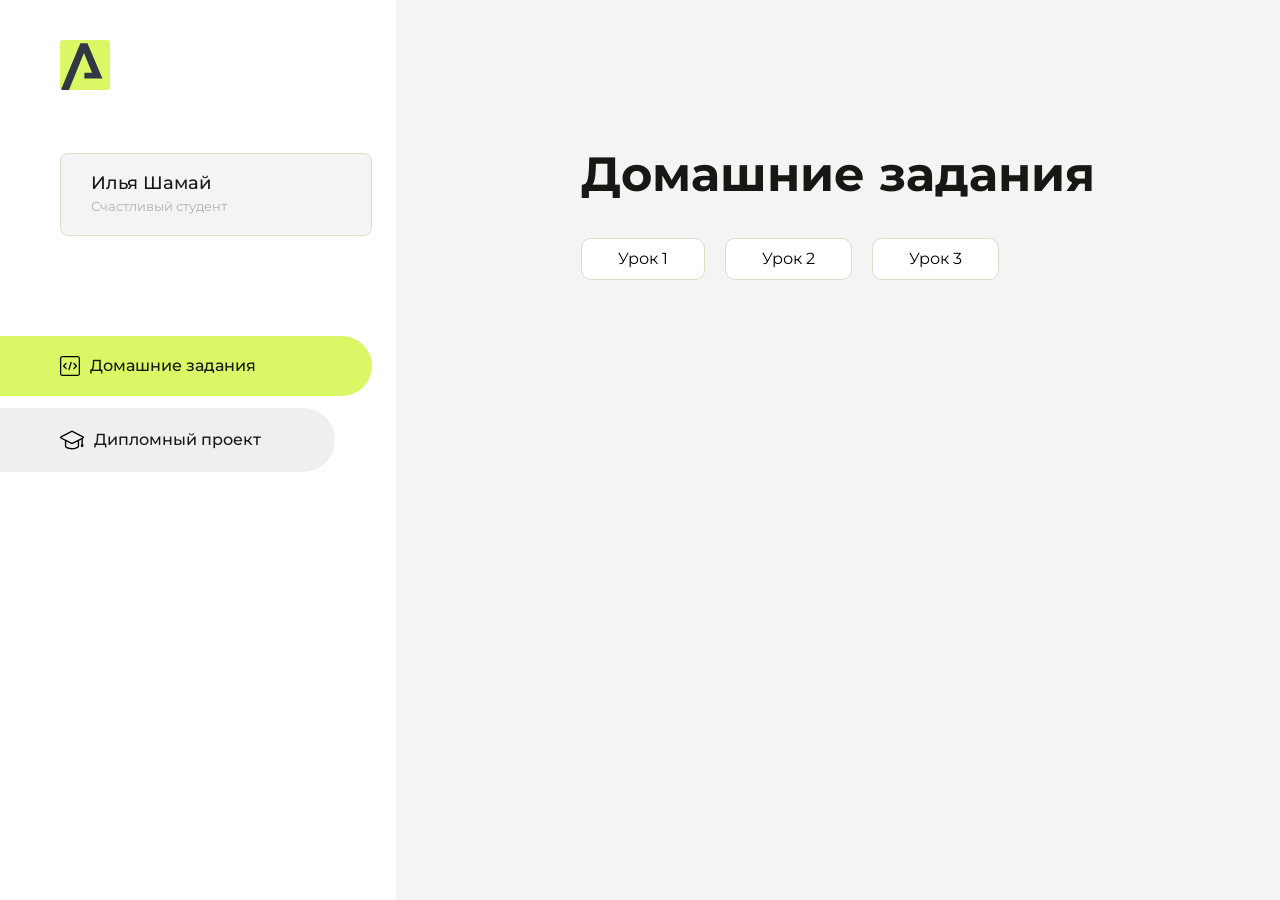
==== index.html @ 2a4b4427 "Update index.html" ====
<!DOCTYPE html>
<html lang="en">
<head>
    <meta charset="UTF-8">
    <meta name="viewport" content="width=device-width, initial-scale=1.0">
    <title>Домашняя работа</title>
    <link rel="shortcut icon" href="src/logo.ico" type="image/x-icon">
    <link rel="preconnect" href="https://fonts.googleapis.com">
    <link rel="preconnect" href="https://fonts.gstatic.com" crossorigin>
    <link href="https://fonts.googleapis.com/css2?family=Montserrat:wght@400;500;700&family=Rubik:wght@500&display=swap"
          rel="stylesheet">
    <link rel="stylesheet" href="src/style.css">
</head>
<body id="body">
<div class="overlay" id="overlay"></div>
<div class="layout">
    <div class="burger" id="burger">
        <svg viewBox="0 0 24 24" fill="none" xmlns="http://www.w3.org/2000/svg">
            <g id="SVGRepo_bgCarrier" stroke-width="0"></g>
            <g id="SVGRepo_tracerCarrier" stroke-linecap="round" stroke-linejoin="round"></g>
            <g id="SVGRepo_iconCarrier">
                <path d="M4 18L20 18" stroke="#DAF765" stroke-width="2" stroke-linecap="round"></path>
                <path d="M4 12L20 12" stroke="#DAF765" stroke-width="2" stroke-linecap="round"></path>
                <path d="M4 6L20 6" stroke="#DAF765" stroke-width="2" stroke-linecap="round"></path>
            </g>
        </svg>
    </div>
    <aside class="sidebar" id="sidebar">
        <div class="sidebar__inner">
            <div class="logo">
                <svg width="50" height="50" viewBox="0 0 50 50" fill="none" xmlns="http://www.w3.org/2000/svg">
                    <g clip-path="url(#clip0_513_74730)">
                        <path d="M46.17 -0.257004H3.83C1.57281 -0.257004 -0.257 1.57281 -0.257 3.83V46.17C-0.257 48.4272 1.57281 50.257 3.83 50.257H46.17C48.4272 50.257 50.257 48.4272 50.257 46.17V3.83C50.257 1.57281 48.4272 -0.257004 46.17 -0.257004Z"
                              fill="#DAF765"/>
                        <path d="M24.375 38.4H42.461L27.441 3.1585H20.4355C20.4355 3.1585 6.7895 35.881 1.1945 49.294C2.015 50.0275 3.0945 50.257 3.6945 50.257H8.8445L23.954 13.07L32.0465 32.8285H24.375V38.4Z"
                              fill="#323843"/>
                    </g>
                    <defs>
                        <clipPath id="clip0_513_74730">
                            <rect width="50" height="50" fill="white"/>
                        </clipPath>
                    </defs>
                </svg>
            </div>
            <div class="sidebar__user">
                <div class="sidebar__name">Илья Шамай</div>
                <div class="sidebar__text">Счастливый студент</div>
            </div>
            <div class="sidebar__tabs">
                <div class="sidebar__item">
                    <button class="sidebar__button active" id="tasks">
                        <svg xmlns="http://www.w3.org/2000/svg" width="20" height="20" viewBox="0 0 20 20" fill="none">
                            <g clip-path="url(#clip0_704_74543)">
                                <path d="M17.7083 20H2.29167C1.0275 20 0 18.9725 0 17.7083V2.29167C0 1.0275 1.0275 0 2.29167 0H17.7083C18.9725 0 20 1.0275 20 2.29167V17.7083C20 18.9725 18.9725 20 17.7083 20ZM2.29167 1.25C1.7175 1.25 1.25 1.7175 1.25 2.29167V17.7083C1.25 18.2825 1.7175 18.75 2.29167 18.75H17.7083C18.2825 18.75 18.75 18.2825 18.75 17.7083V2.29167C18.75 1.7175 18.2825 1.25 17.7083 1.25H2.29167Z"
                                      fill="black"/>
                                <path d="M6.04167 13.125C5.88167 13.125 5.72167 13.0642 5.6 12.9417L3.1 10.4417C2.85583 10.1975 2.85583 9.80167 3.1 9.5575L5.6 7.0575C5.84417 6.81333 6.24 6.81333 6.48417 7.0575C6.72833 7.30167 6.72833 7.6975 6.48417 7.94167L4.42583 10L6.48417 12.0583C6.72833 12.3025 6.72833 12.6983 6.48417 12.9425C6.36167 13.0642 6.20167 13.125 6.04167 13.125Z"
                                      fill="black"/>
                                <path d="M8.95833 14.1667C8.9 14.1667 8.84 14.1583 8.78167 14.1417C8.45083 14.0442 8.26083 13.6967 8.35833 13.3658L10.4417 6.28251C10.5392 5.95084 10.8892 5.76417 11.2175 5.85917C11.5483 5.95667 11.7383 6.30417 11.6408 6.63501L9.5575 13.7183C9.47833 13.9908 9.22833 14.1667 8.95833 14.1667Z"
                                      fill="black"/>
                                <path d="M13.9583 13.125C13.7983 13.125 13.6383 13.0642 13.5167 12.9417C13.2725 12.6975 13.2725 12.3017 13.5167 12.0575L15.575 9.99916L13.5167 7.94083C13.2725 7.69666 13.2725 7.30083 13.5167 7.05666C13.7608 6.81249 14.1567 6.81249 14.4008 7.05666L16.9008 9.55666C17.145 9.80083 17.145 10.1967 16.9008 10.4408L14.4008 12.9408C14.2783 13.0642 14.1183 13.125 13.9583 13.125Z"
                                      fill="black"/>
                            </g>
                            <defs>
                                <clipPath id="clip0_704_74543">
                                    <rect width="20" height="20" fill="white"/>
                                </clipPath>
                            </defs>
                        </svg>
                        <span>Домашние задания</span></button>
                </div>
                <div class="sidebar__item">
                    <button class="sidebar__button" id="diplom">
                        <svg xmlns="http://www.w3.org/2000/svg" width="24" height="24" viewBox="0 0 24 24" fill="none">
                            <g clip-path="url(#clip0_704_74553)">
                                <path d="M23.2628 10.5971C23.7176 10.365 24 9.90375 24 9.39337C24 8.883 23.7176 8.42175 23.2628 8.18962L12.6135 2.75362C12.2291 2.55824 11.7705 2.55787 11.3854 2.75399L0.736875 8.19C0.282375 8.42175 0 8.883 0 9.39337C0 9.90375 0.282375 10.365 0.736875 10.5971L4.89038 12.7177V18.2074C4.89038 19.8154 8.412 21.393 12 21.393C15.5884 21.393 19.1096 19.815 19.1096 18.2074V12.7174L21.4609 11.517V15.8017L20.901 17.2305C20.7409 17.6389 20.7934 18.0994 21.0405 18.4616C21.2876 18.8246 21.6979 19.041 22.1366 19.041C22.5754 19.041 22.9852 18.8246 23.2324 18.462C23.4795 18.099 23.532 17.6385 23.3719 17.2301L22.8124 15.8021V10.827L23.2628 10.5971ZM17.7623 18.1721C17.6198 18.6375 15.3491 20.0419 12 20.0419C8.65088 20.0419 6.38025 18.6375 6.2415 18.2074V12.3037L6.23887 12.3019C6.23812 12.057 6.1065 11.8207 5.87325 11.7019L1.3515 9.39337L12 3.95737L22.6489 9.39337L12 14.8294L5.87325 11.7019C5.54063 11.5331 4.6695 11.6674 4.5 12C4.33012 12.3322 4.55813 12.5479 4.89038 12.7177L11.3857 16.0331C11.5781 16.1314 11.7889 16.1805 12 16.1805C12.2107 16.1805 12.4222 16.1314 12.6146 16.0331L17.7593 13.407L17.7623 18.1721Z"
                                      fill="black"/>
                            </g>
                            <defs>
                                <clipPath id="clip0_704_74553">
                                    <rect width="24" height="24" fill="white"/>
                                </clipPath>
                            </defs>
                        </svg>
                        <span>Дипломный проект</span></button>
                </div>
            </div>
        </div>

    </aside>
    <div class="content">
        <div class="container">
            <div class="content__block" id="tasksBlock">
                <div class="content__title">Домашние задания</div>
                <ul class="content__list">
                    <li class="content__list-item">
                        <a href="Arocen/index.html">Урок 1</a>
                    </li>
                     <li class="content__list-item">
                        <a href="Domashka2/index.html">Урок 2</a>
                    </li>
                    <li class="content__list-item">
                        <a href="#">Урок 3</a>
                    </li>
                </ul>
            </div>
            <div class="content__block hidden" id="diplomBlock">
                <div class="content__title">Дипломный проект</div>
                <div class="content__list-diplom">
                    <a href="ПАПКА-С-НОМЕРОМ-УРОКА">Ссылка на ДЗ</a>
                </div>
                <div class="content__decor">
                    <div class="content__decor-text">Давай проверим, чему ты научился!</div>
                    <div class="content__decor-img">
                        <img src="src/decor.png" alt="decor">
                    </div>
                </div>
            </div>
        </div>
    </div>
</div>
<script src="src/index.js"></script>
</body>
</html>
---- src/style.css ----
*{padding: 0;margin: 0;border: 0;}
*,*:before,*:after{-webkit-box-sizing: border-box;box-sizing: border-box;}
:focus,:active{outline: none;}
a:focus,a:active{outline: none;}
nav,footer,header,aside{display: block;}
html,body{
    height:100%;width:100%;
    font-size:100%;line-height:1;-ms-text-size-adjust:100%;-moz-text-size-adjust:100%;-webkit-text-size-adjust:100%;}
input,button,textarea{font-family:inherit;}
input::-ms-clear{display: none;}
button{cursor: pointer;}
button::-moz-focus-inner{padding:0;border:0;}
a,a:visited{text-decoration: none;}
a:hover{text-decoration: none;}
ul li{list-style: none;}
img{vertical-align: top;}
h1,h2,h3,h4,h5,h6{font-size:inherit;font-weight: inherit;}
a{color:inherit;}



body {
    font-family: "Montserrat",SansSerif;
    color: black;
}

body.overflow {
    overflow: hidden;
}



.layout {
    display: -webkit-box;
    display: -ms-flexbox;
    display: flex;
    min-height: 100vh;
}

.sidebar {
    padding: 40px 24px 40px 0;
    -ms-flex-negative: 0;
    flex-shrink: 0;
    background-color: white;
}



.content {
    -webkit-box-flex: 1;
    -ms-flex-positive: 1;
    flex-grow: 1;
    background-color: #F4F4F4;
}

.container {
    display: -webkit-box;
    display: -ms-flexbox;
    display: flex;
    -webkit-box-orient: vertical;
    -webkit-box-direction: normal;
    -ms-flex-direction: column;
    flex-direction: column;
    -webkit-box-pack: center;
    -ms-flex-pack: center;
    justify-content: center;
    -webkit-box-align: center;
    -ms-flex-align: center;
    align-items: center;
    padding: 150px 60px 80px 60px;
}


.logo {
    margin-left: 60px;
    margin-bottom: 60px;
}

.sidebar__user {
    background-color: #F4F4F4;
    padding: 20px 30px;
    margin-left: 60px;
    margin-bottom: 100px;
    border-radius: 8px;
    border: 1px solid #DADEC9;
}

.sidebar__name {
    color:#161814;
    font-size: 18px;
    font-weight: 500;
    margin-bottom: 6px;
}

.sidebar__text {
    color: #AFB1A7;
    font-size: 13px;
    font-weight: 400;
    line-height: 130%; /* 16.9px */
}

.sidebar__item {
    width: 372px;
}

.sidebar__button {
    display: -webkit-box;
    display: -ms-flexbox;
    display: flex;
    -webkit-box-align: center;
    -ms-flex-align: center;
    align-items: center;
    gap: 10px;
    padding: 20px 60px;
    margin-bottom: 12px;
    border-radius: 0px 100px 100px 0px;
    -webkit-transition: all .5s;
    -o-transition: all .5s;
    transition: all .5s;
    cursor: pointer;
    width: 90%;
    color:#161814;
    font-size: 16px;
    font-weight: 500;
}

.sidebar__button.active , .sidebar__button:hover {
    width: 100%;
    background-color: #DAF765;
}


.content__title {
    color: #161814;
    font-size: 48px;
    font-weight: 700;
    margin-bottom: 40px;
}

.content__list {
    display: -webkit-box;
    display: -ms-flexbox;
    display: flex;
    -webkit-box-align: center;
    -ms-flex-align: center;
    align-items: center;
    -ms-flex-wrap: wrap;
    flex-wrap: wrap;
    gap: 20px;
}



.content__list-item  {
    cursor: pointer;
    padding: 12px 18px;
    background-color: #fff;
    border-radius: 10px;
    border: 1px solid #DADEC9;
    -webkit-transition: all .3s;
    -o-transition: all .3s;
    transition: all .3s;
}

.content__list-item:hover,.content__list-diplom:hover {
    background-color: #AFB1A7;
}

li a {
    padding: 12px 18px;

}


.content__list-diplom {
    -webkit-transition: all .3s;
    -o-transition: all .3s;
    transition: all .3s;
    display: inline-block;
    padding: 12px 18px;
    background-color: #fff;
    border-radius: 10px;
    border: 1px solid #DADEC9;
}

.content__decor {
    display: -webkit-box;
    display: -ms-flexbox;
    display: flex;
    -webkit-box-align: center;
    -ms-flex-align: center;
    align-items: center;
}

.content__decor-text {
    color:#BEDD44;
    font-size: 36px;
    font-weight: 700;
    line-height: 110%; /* 39.6px */
}

.content__block {
    max-width: 1200px;
}

.content__block.hidden {
    display: none;
}

.content__decor-img img{
    width: 100%;
}

.burger {
    display: none;
    padding: 5px;
    position: fixed;
    top: 3%;
    right: 7%;
    width: 40px;
    height: 40px;
    background-color: #161814;
    border-radius: 50%;
    z-index: 10;
    border: 1px solid #DAF765;
}

@media (max-width: 768px) {
    .burger {
        display: block;
    }

    .sidebar {
        -webkit-transition: all .3s;
        -o-transition: all .3s;
        transition: all .3s;
        -webkit-transform: translateX(-100%);
        -ms-transform: translateX(-100%);
        transform: translateX(-100%);
        position: fixed;
        top: 0;
        left: 0;
        bottom: 0;
        z-index: 5;
    }

    .sidebar.show {
        -webkit-transform: translateX(0%);
        -ms-transform: translateX(0%);
        transform: translateX(0%);
    }

    .overlay {
        opacity: 0;
        pointer-events: none;
        -webkit-transition: all .3s;
        -o-transition: all .3s;
        transition: all .3s;
        position: absolute;
        top: 0;
        right: 0;
        left: 0;
        bottom: 0;
        z-index: 3;
        background-color: #000000e0;
    }

    .overlay.show {
        opacity: 1;
        pointer-events: all;
    }

    .container {
        padding: 40px 20px;
        min-height: 100%;
    }

    .content__decor {
        margin-top: 20px;
        -webkit-box-orient: vertical;
        -webkit-box-direction: normal;
        -ms-flex-direction: column;
        flex-direction: column;
    }
}

@media (max-width: 400px) {
    .sidebar__user {
        margin-left: 0;
    }
}
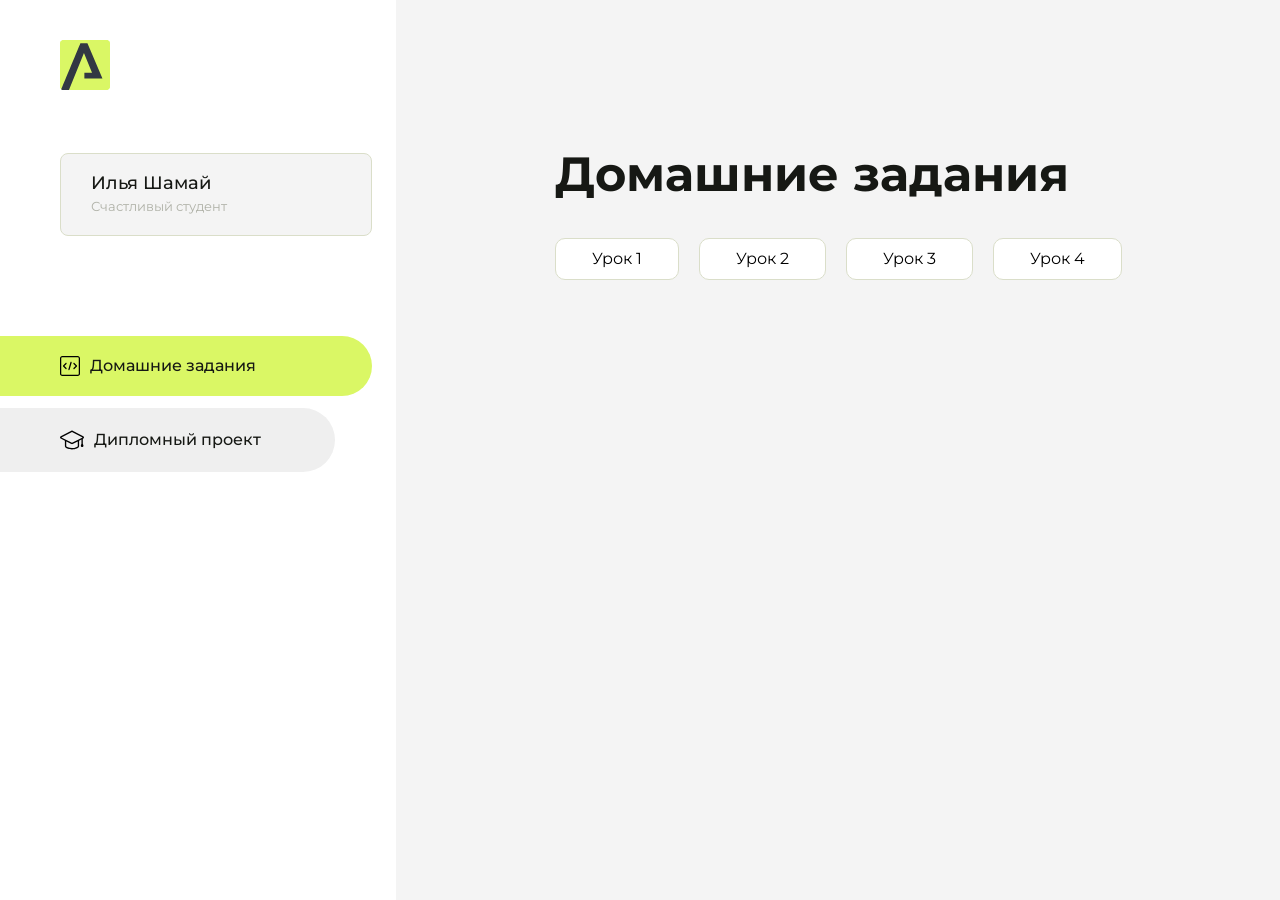
==== commit 9b60f1e2: "Update index.html" ====
--- a/index.html
+++ b/index.html
@@ -99,7 +99,10 @@
                         <a href="Domashka2/index.html">Урок 2</a>
                     </li>
                     <li class="content__list-item">
-                        <a href="#">Урок 3</a>
+                        <a href="Domashka3/index.html">Урок 3</a>
+                        <li class="content__list-item">
+                        <a href="#">Урок 4</a>
+                        
                     </li>
                 </ul>
             </div>
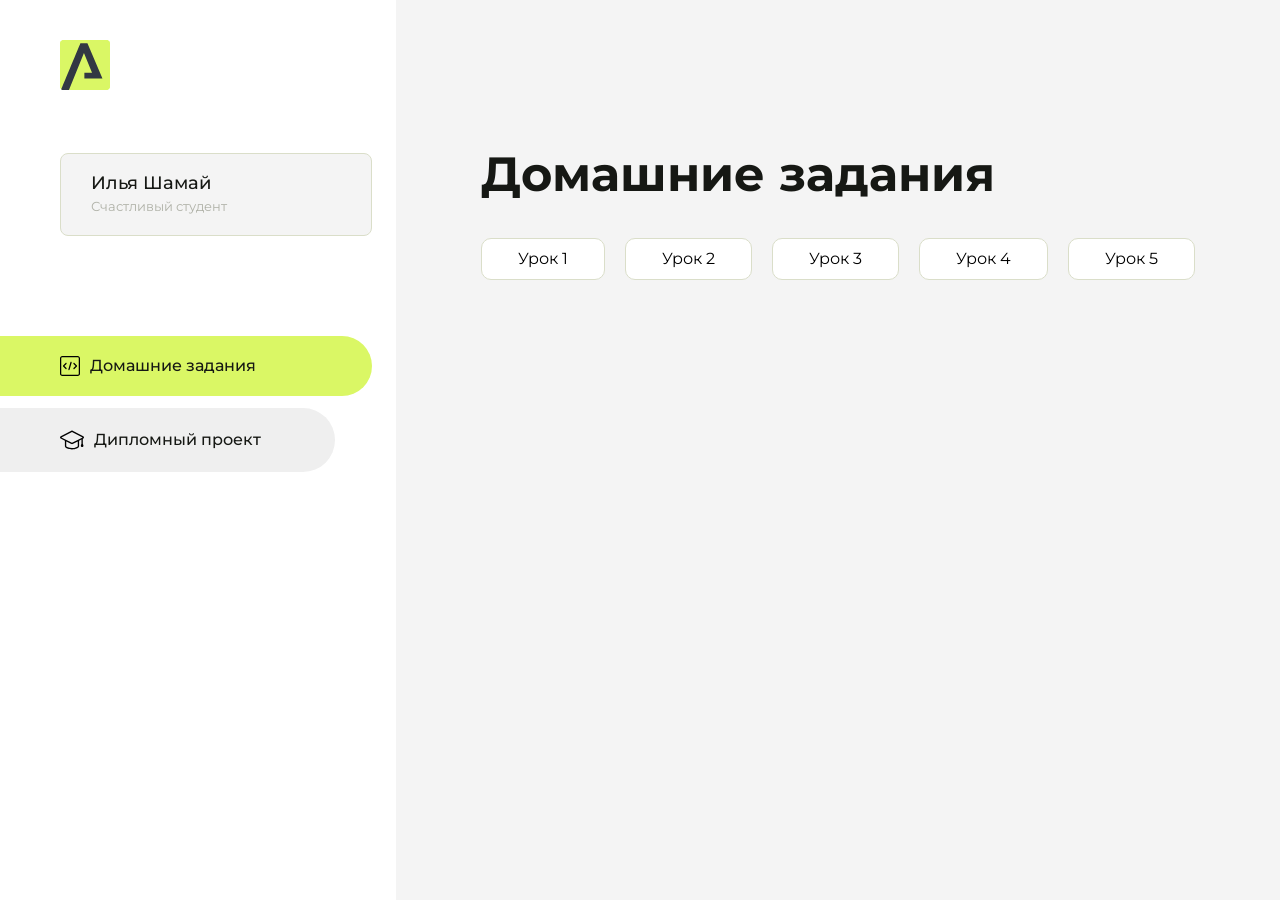
==== commit a8ff82a6: "Update index.html" ====
--- a/index.html
+++ b/index.html
@@ -101,8 +101,10 @@
                     <li class="content__list-item">
                         <a href="Domashka3/index.html">Урок 3</a>
                         <li class="content__list-item">
-                        <a href="#">Урок 4</a>
-                        
+                        <a href="Domashka4/index.html">Урок 4</a>
+                        </li>
+                    <li class="content__list-item">
+                        <a href="#">Урок 5</a>
                     </li>
                 </ul>
             </div>
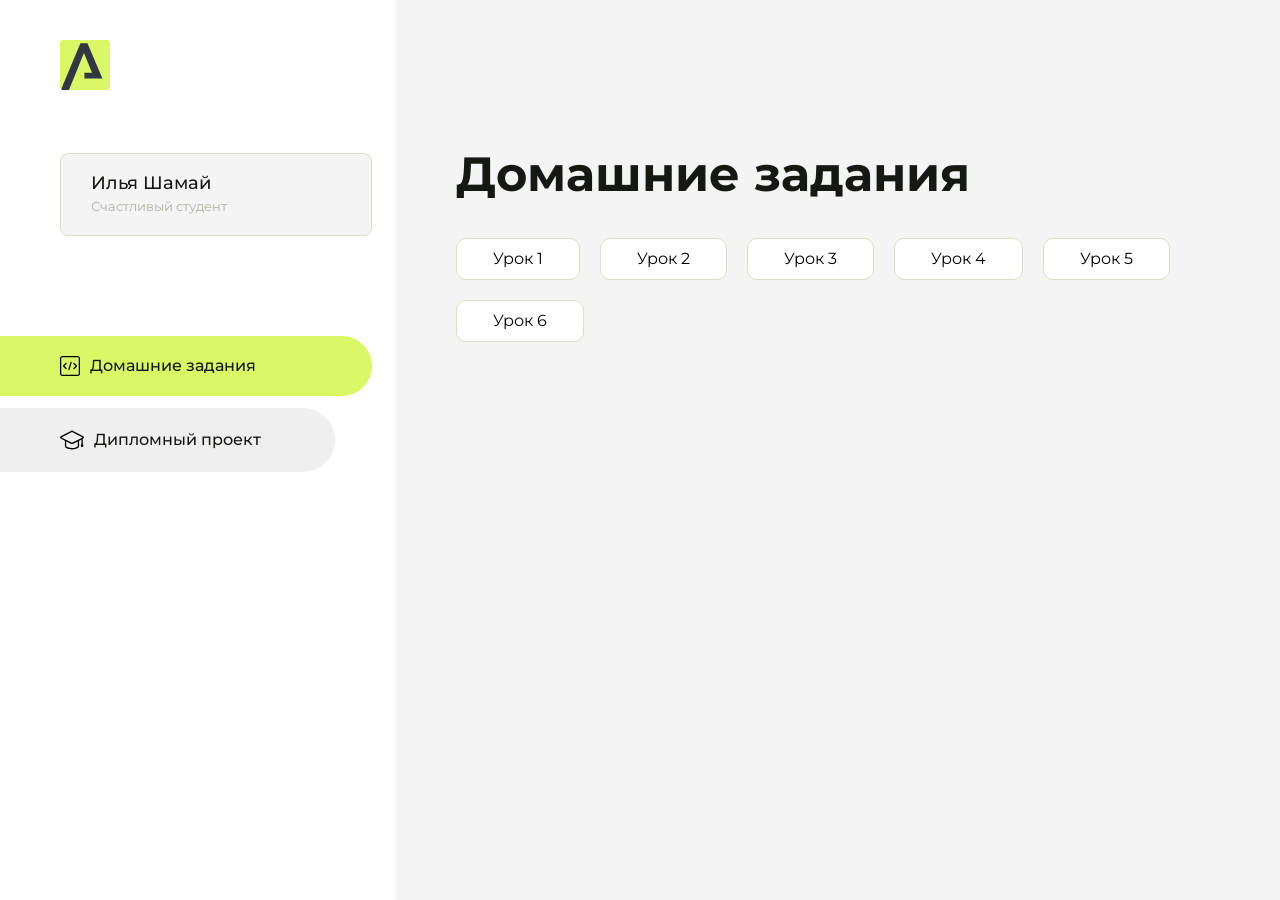
==== commit be5de59a: "Update index.html" ====
--- a/index.html
+++ b/index.html
@@ -104,7 +104,10 @@
                         <a href="Domashka4/index.html">Урок 4</a>
                         </li>
                     <li class="content__list-item">
-                        <a href="#">Урок 5</a>
+                        <a href="fit-studio/article.html">Урок 5</a>
+                    </li>
+                    <li class="content__list-item">
+                        <a href="#">Урок 6</a>
                     </li>
                 </ul>
             </div>
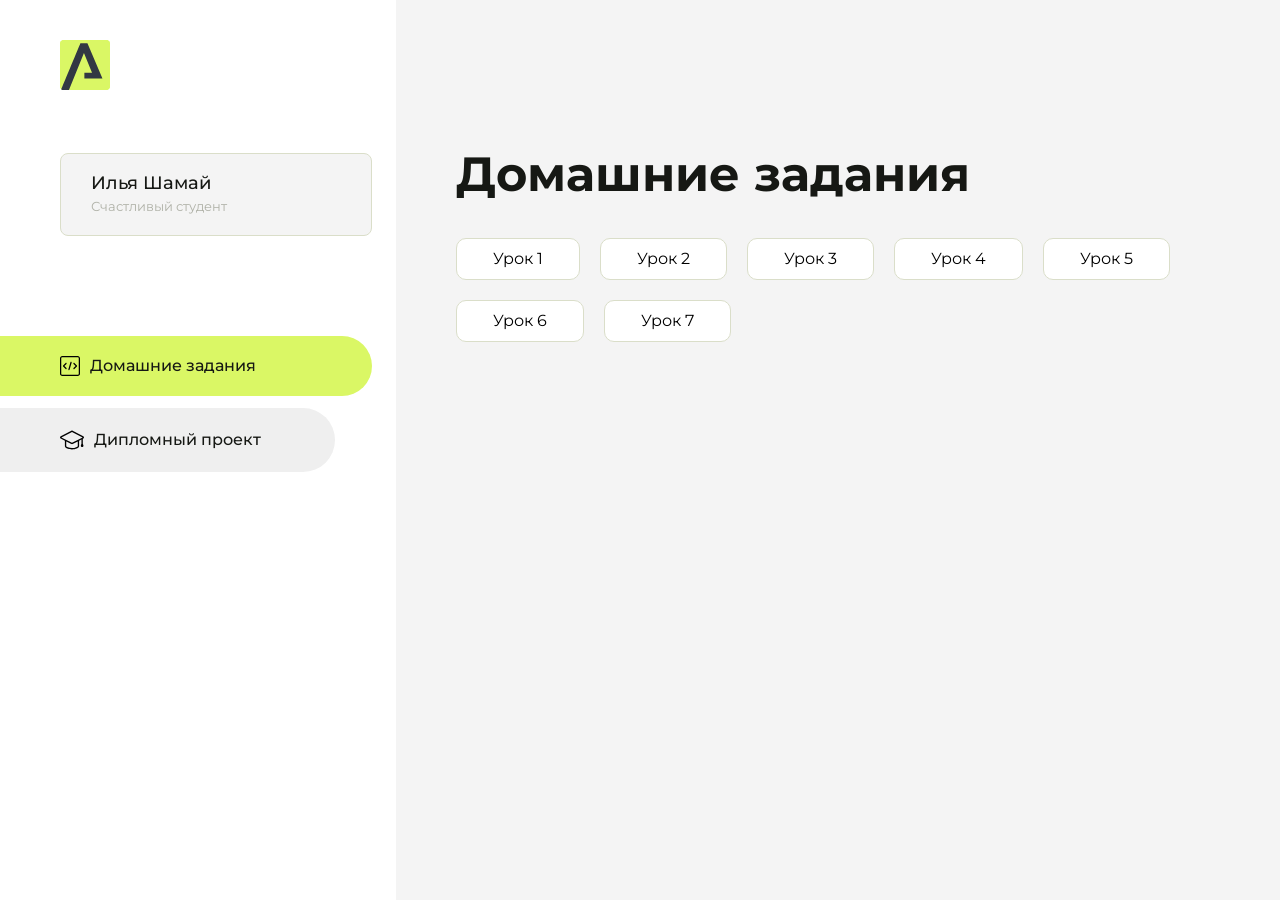
==== commit 8ca7a21b: "Update index.html" ====
--- a/index.html
+++ b/index.html
@@ -107,7 +107,10 @@
                         <a href="fit-studio/article.html">Урок 5</a>
                     </li>
                     <li class="content__list-item">
-                        <a href="#">Урок 6</a>
+                        <a href="Domashka6/index.html">Урок 6</a>
+                    </li>
+                     <li class="content__list-item">
+                        <a href="#">Урок 7</a>
                     </li>
                 </ul>
             </div>
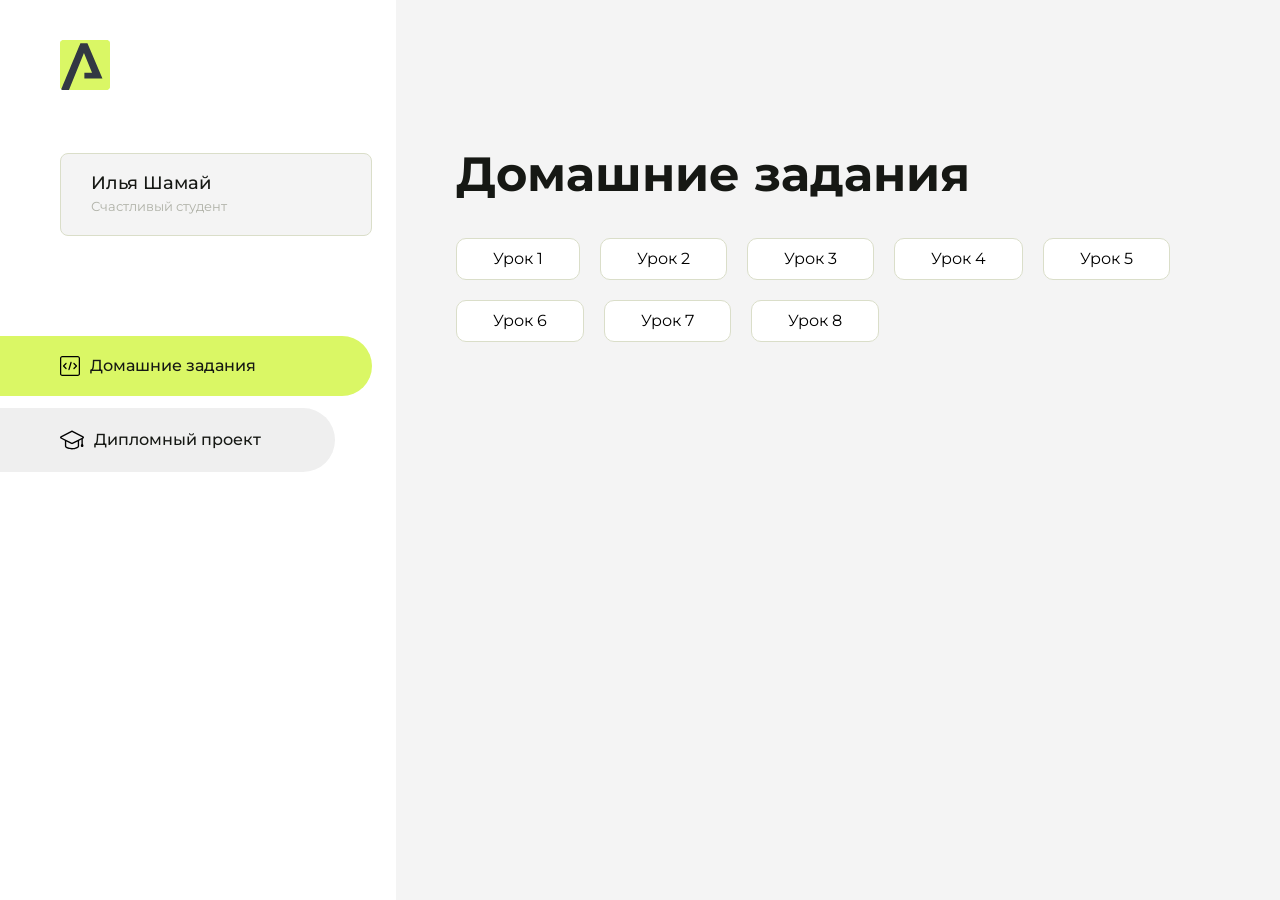
==== commit 9edd4e25: "Update index.html" ====
--- a/index.html
+++ b/index.html
@@ -112,6 +112,9 @@
                      <li class="content__list-item">
                         <a href="#">Урок 7</a>
                     </li>
+                    <li class="content__list-item">
+                        <a href="fit-studio1/article.html">Урок 8</a>
+                    </li>
                 </ul>
             </div>
             <div class="content__block hidden" id="diplomBlock">
